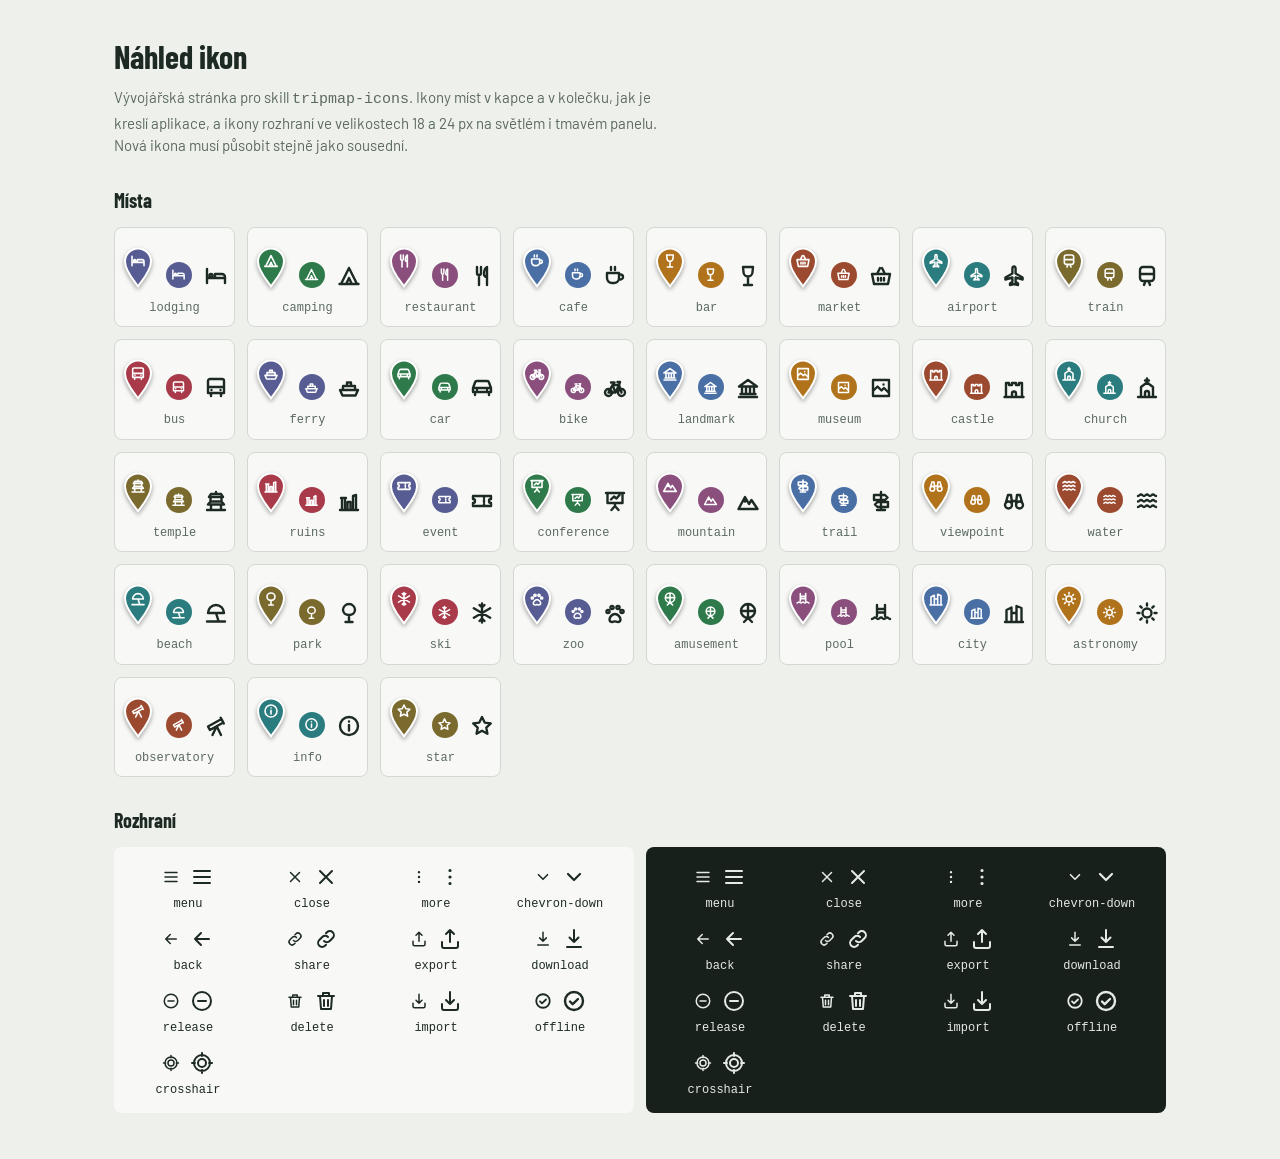
==== tools/icon-preview.html @ 913a3f33 "UI redesign" ====
<!DOCTYPE html>
<html lang="cs">
<head>
	<meta charset="utf-8">
	<meta name="viewport" content="width=device-width, initial-scale=1">
	<!-- Resolve every path from the repository root, as the app does, so the app's modules and icon URLs work unchanged. -->
	<base href="../">
	<title>Náhled ikon · TripMap</title>
	<link rel="stylesheet" href="https://fonts.googleapis.com/css2?family=Barlow+Condensed:wght@600;700&family=Barlow:wght@400;500;600&display=swap">
	<link rel="stylesheet" href="css/theme.css">
	<link rel="stylesheet" href="css/layout.css">
	<link rel="stylesheet" href="css/components.css">
	<link rel="stylesheet" href="css/map.css">
	<link rel="stylesheet" href="tools/icon-preview.css">
</head>
<body>
	<main class="preview">
		<h1>Náhled ikon</h1>
		<p class="preview-intro">
			Vývojářská stránka pro skill <code>tripmap-icons</code>. Ikony míst v kapce a v kolečku, jak je kreslí aplikace,
			a ikony rozhraní ve velikostech 18 a 24 px na světlém i tmavém panelu. Nová ikona musí působit stejně jako sousední.
		</p>
		<section>
			<h2>Místa</h2>
			<div class="preview-icon-grid" id="place-icons"></div>
		</section>
		<section>
			<h2>Rozhraní</h2>
			<div class="preview-ui-panels">
				<div class="preview-ui-panel preview-ui-panel--light" id="ui-icons-light"></div>
				<div class="preview-ui-panel preview-ui-panel--dark" id="ui-icons-dark"></div>
			</div>
		</section>
	</main>
	<script type="module" src="tools/icon-preview.js"></script>
</body>
</html>
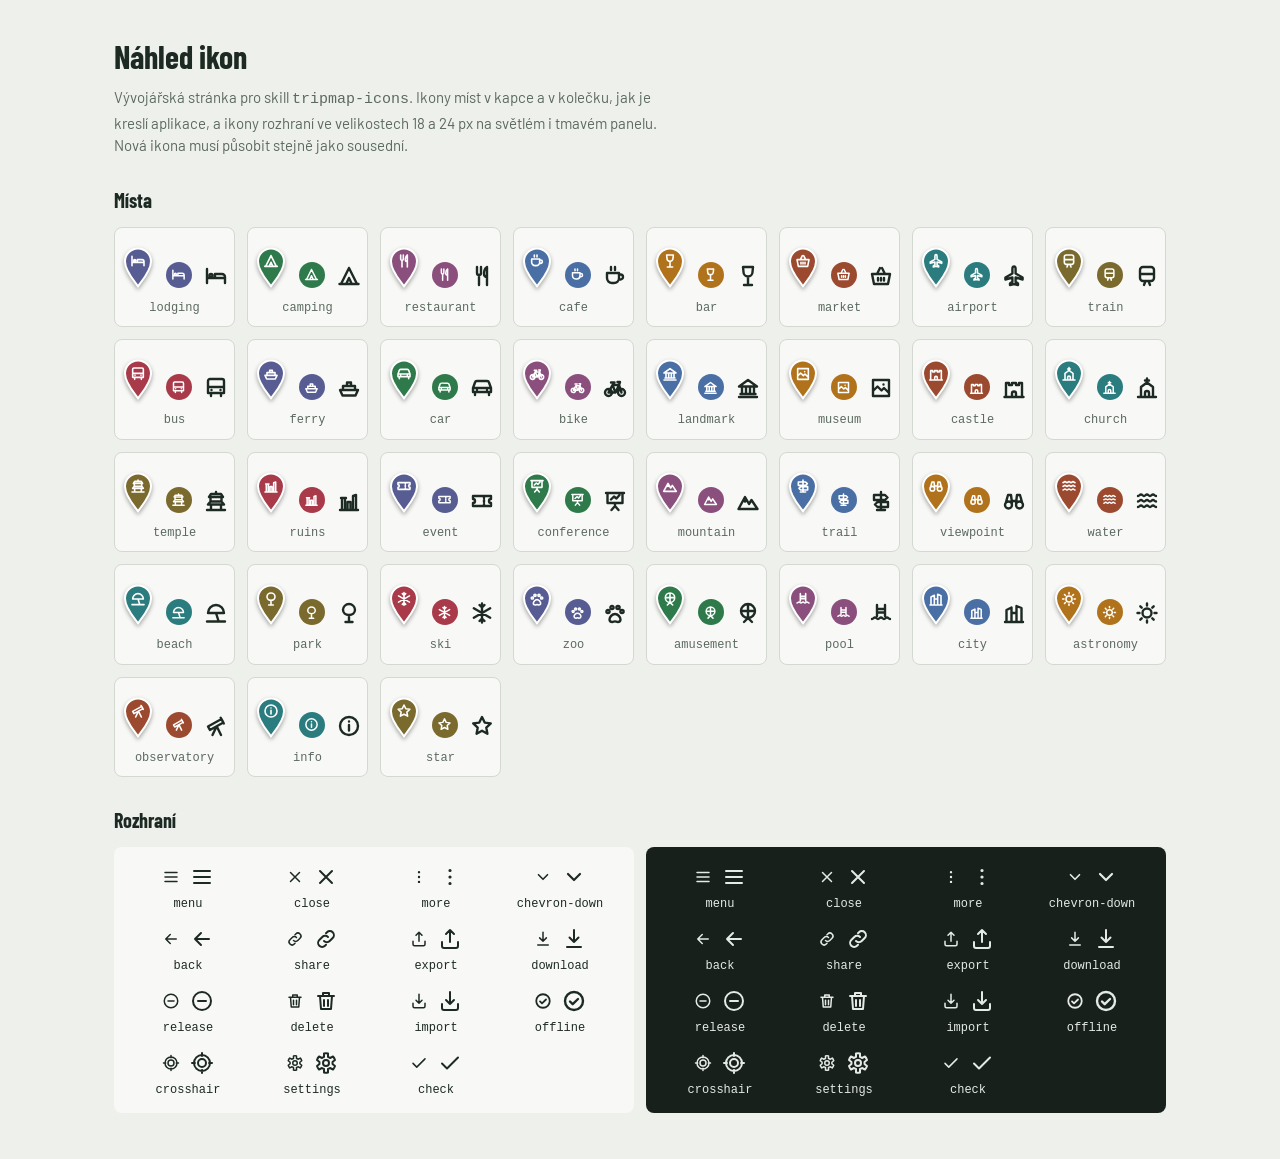
==== commit befab2bb: "Translation support" ====
--- a/tools/icon-preview.html
+++ b/tools/icon-preview.html
@@ -5,6 +5,8 @@
 	<meta name="viewport" content="width=device-width, initial-scale=1">
 	<!-- Resolve every path from the repository root, as the app does, so the app's modules and icon URLs work unchanged. -->
 	<base href="../">
+	<!-- The app's theme script, so the page follows the system's dark mode like the app does. -->
+	<script src="js/apply-theme-before-paint.js"></script>
 	<title>Náhled ikon · TripMap</title>
 	<link rel="stylesheet" href="https://fonts.googleapis.com/css2?family=Barlow+Condensed:wght@600;700&family=Barlow:wght@400;500;600&display=swap">
 	<link rel="stylesheet" href="css/theme.css">
